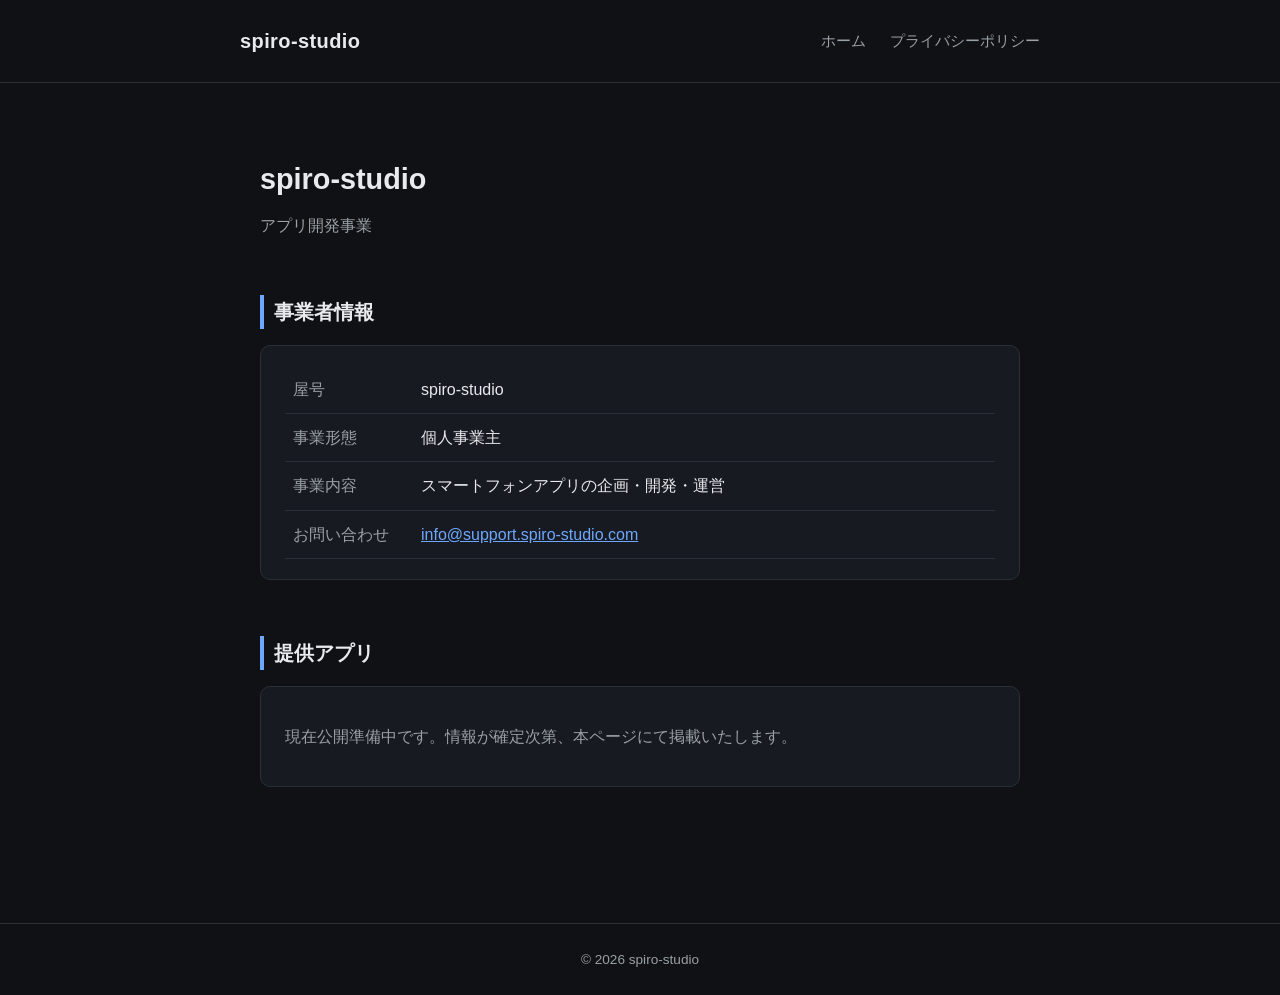
==== index.html @ 2501eccf "spiro-studio紹介ページを作成 Play Storeアカウント確認用の簡易ホームページ。事業者情報、問い合わせ先、プライバシーポリシーを掲載。  Co-Authored-By: Claude" ====
<!DOCTYPE html>
<html lang="ja">
<head>
<meta charset="UTF-8">
<meta name="viewport" content="width=device-width, initial-scale=1.0">
<title>spiro-studio</title>
<meta name="description" content="spiro-studio（個人事業主）のアプリ開発事業に関する情報ページです。">
<link rel="stylesheet" href="style.css">
</head>
<body>

<header>
  <div class="header-inner">
    <a class="logo" href="index.html">spiro-studio</a>
    <nav>
      <a href="index.html">ホーム</a>
      <a href="privacy.html">プライバシーポリシー</a>
    </nav>
  </div>
</header>

<main>

  <section>
    <h1>spiro-studio</h1>
    <p class="tagline">アプリ開発事業</p>
  </section>

  <section>
    <h2>事業者情報</h2>
    <div class="card">
      <table class="info">
        <tr>
          <th>屋号</th>
          <td>spiro-studio</td>
        </tr>
        <tr>
          <th>事業形態</th>
          <td>個人事業主</td>
        </tr>
        <tr>
          <th>事業内容</th>
          <td>スマートフォンアプリの企画・開発・運営</td>
        </tr>
        <tr>
          <th>お問い合わせ</th>
          <td><a href="mailto:info@support.spiro-studio.com">info@support.spiro-studio.com</a></td>
        </tr>
      </table>
    </div>
  </section>

  <section>
    <h2>提供アプリ</h2>
    <div class="card">
      <p class="notice">現在公開準備中です。情報が確定次第、本ページにて掲載いたします。</p>
    </div>
  </section>

</main>

<footer>
  &copy; 2026 spiro-studio
</footer>

</body>
</html>
---- style.css ----
:root {
  --bg: #0f1115;
  --surface: #171a21;
  --text: #e8eaed;
  --text-muted: #9aa0a6;
  --accent: #6ea8fe;
  --border: #2a2e37;
}

* {
  box-sizing: border-box;
}

body {
  margin: 0;
  background: var(--bg);
  color: var(--text);
  font-family: "Hiragino Kaku Gothic ProN", "Yu Gothic", "Segoe UI", -apple-system, sans-serif;
  line-height: 1.7;
}

header {
  border-bottom: 1px solid var(--border);
  padding: 24px 20px;
}

.header-inner {
  max-width: 800px;
  margin: 0 auto;
  display: flex;
  align-items: center;
  justify-content: space-between;
}

.logo {
  font-size: 1.25rem;
  font-weight: 700;
  color: var(--text);
  text-decoration: none;
  letter-spacing: 0.02em;
}

nav a {
  color: var(--text-muted);
  text-decoration: none;
  margin-left: 20px;
  font-size: 0.95rem;
}

nav a:hover {
  color: var(--accent);
}

main {
  max-width: 800px;
  margin: 0 auto;
  padding: 48px 20px 80px;
}

section {
  margin-bottom: 56px;
}

h1 {
  font-size: 1.8rem;
  margin-bottom: 8px;
}

h2 {
  font-size: 1.25rem;
  border-left: 4px solid var(--accent);
  padding-left: 10px;
  margin-bottom: 16px;
}

.tagline {
  color: var(--text-muted);
  margin-top: 0;
}

.card {
  background: var(--surface);
  border: 1px solid var(--border);
  border-radius: 10px;
  padding: 20px 24px;
}

table.info {
  width: 100%;
  border-collapse: collapse;
}

table.info th,
table.info td {
  text-align: left;
  padding: 10px 8px;
  border-bottom: 1px solid var(--border);
  vertical-align: top;
}

table.info th {
  width: 8em;
  color: var(--text-muted);
  font-weight: 500;
  white-space: nowrap;
}

.notice {
  color: var(--text-muted);
  font-style: normal;
}

a {
  color: var(--accent);
}

footer {
  border-top: 1px solid var(--border);
  padding: 24px 20px;
  text-align: center;
  color: var(--text-muted);
  font-size: 0.85rem;
}
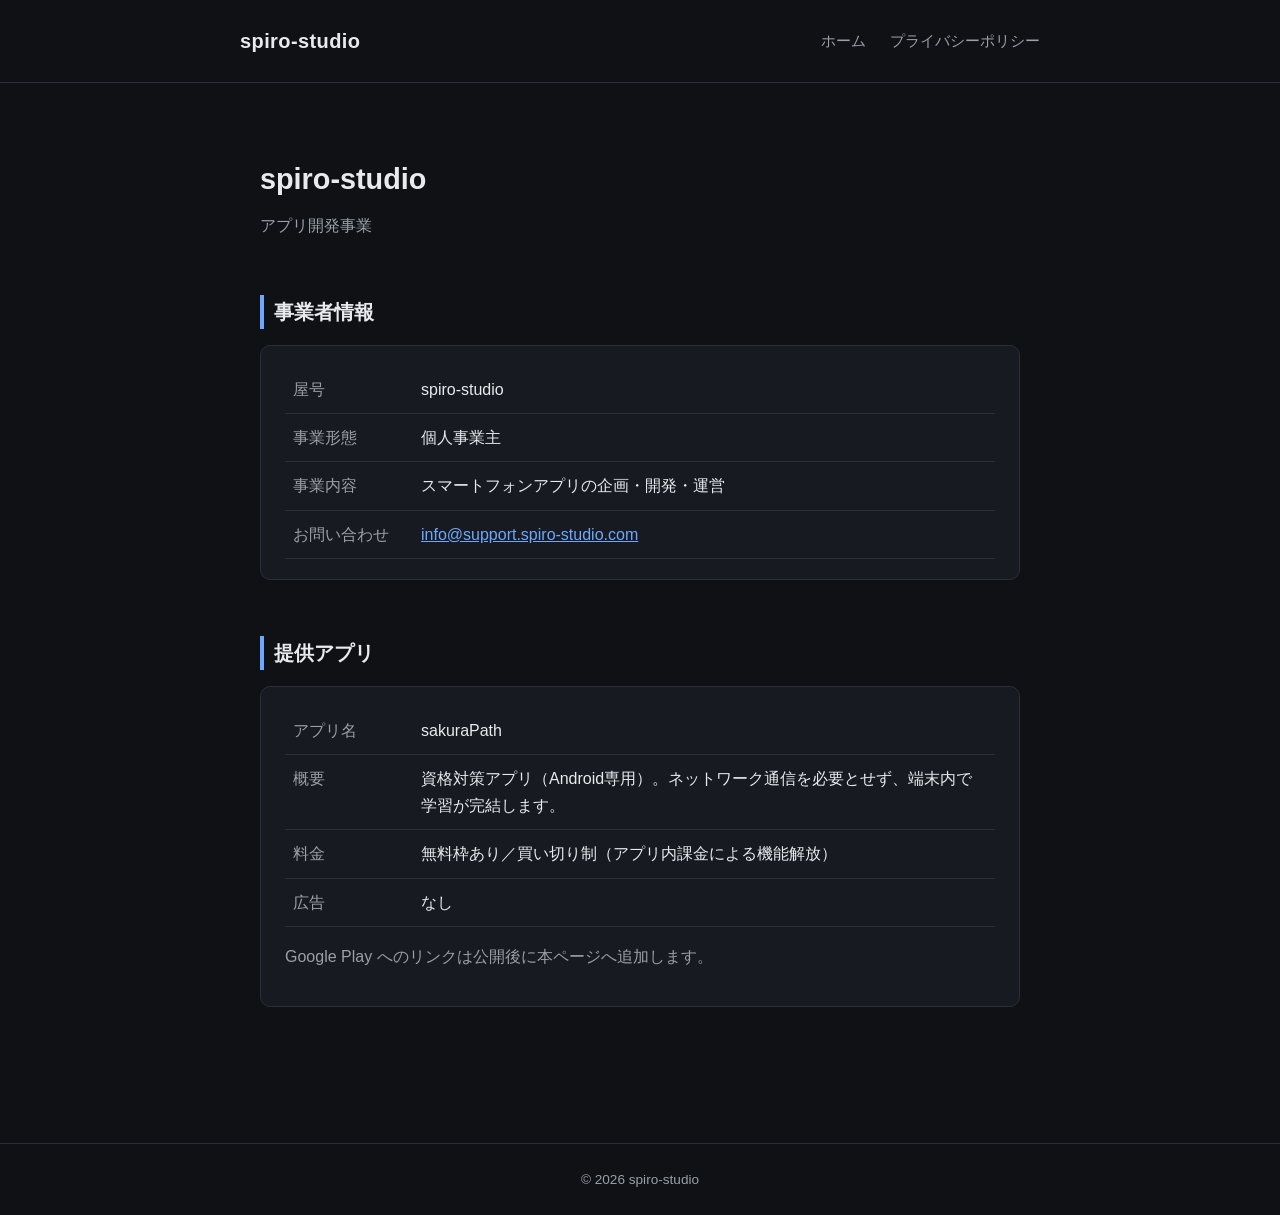
==== commit ec37ce64: "sakuraPathの情報を反映 アプリ名・料金体系・Sentryによるクラッシュログ取得についてトップページとプライバシーポリシーに追記。  Co-Authored-By: Claude Sonne" ====
--- a/index.html
+++ b/index.html
@@ -53,7 +53,25 @@
   <section>
     <h2>提供アプリ</h2>
     <div class="card">
-      <p class="notice">現在公開準備中です。情報が確定次第、本ページにて掲載いたします。</p>
+      <table class="info">
+        <tr>
+          <th>アプリ名</th>
+          <td>sakuraPath</td>
+        </tr>
+        <tr>
+          <th>概要</th>
+          <td>資格対策アプリ（Android専用）。ネットワーク通信を必要とせず、端末内で学習が完結します。</td>
+        </tr>
+        <tr>
+          <th>料金</th>
+          <td>無料枠あり／買い切り制（アプリ内課金による機能解放）</td>
+        </tr>
+        <tr>
+          <th>広告</th>
+          <td>なし</td>
+        </tr>
+      </table>
+      <p class="notice">Google Play へのリンクは公開後に本ページへ追加します。</p>
     </div>
   </section>
 
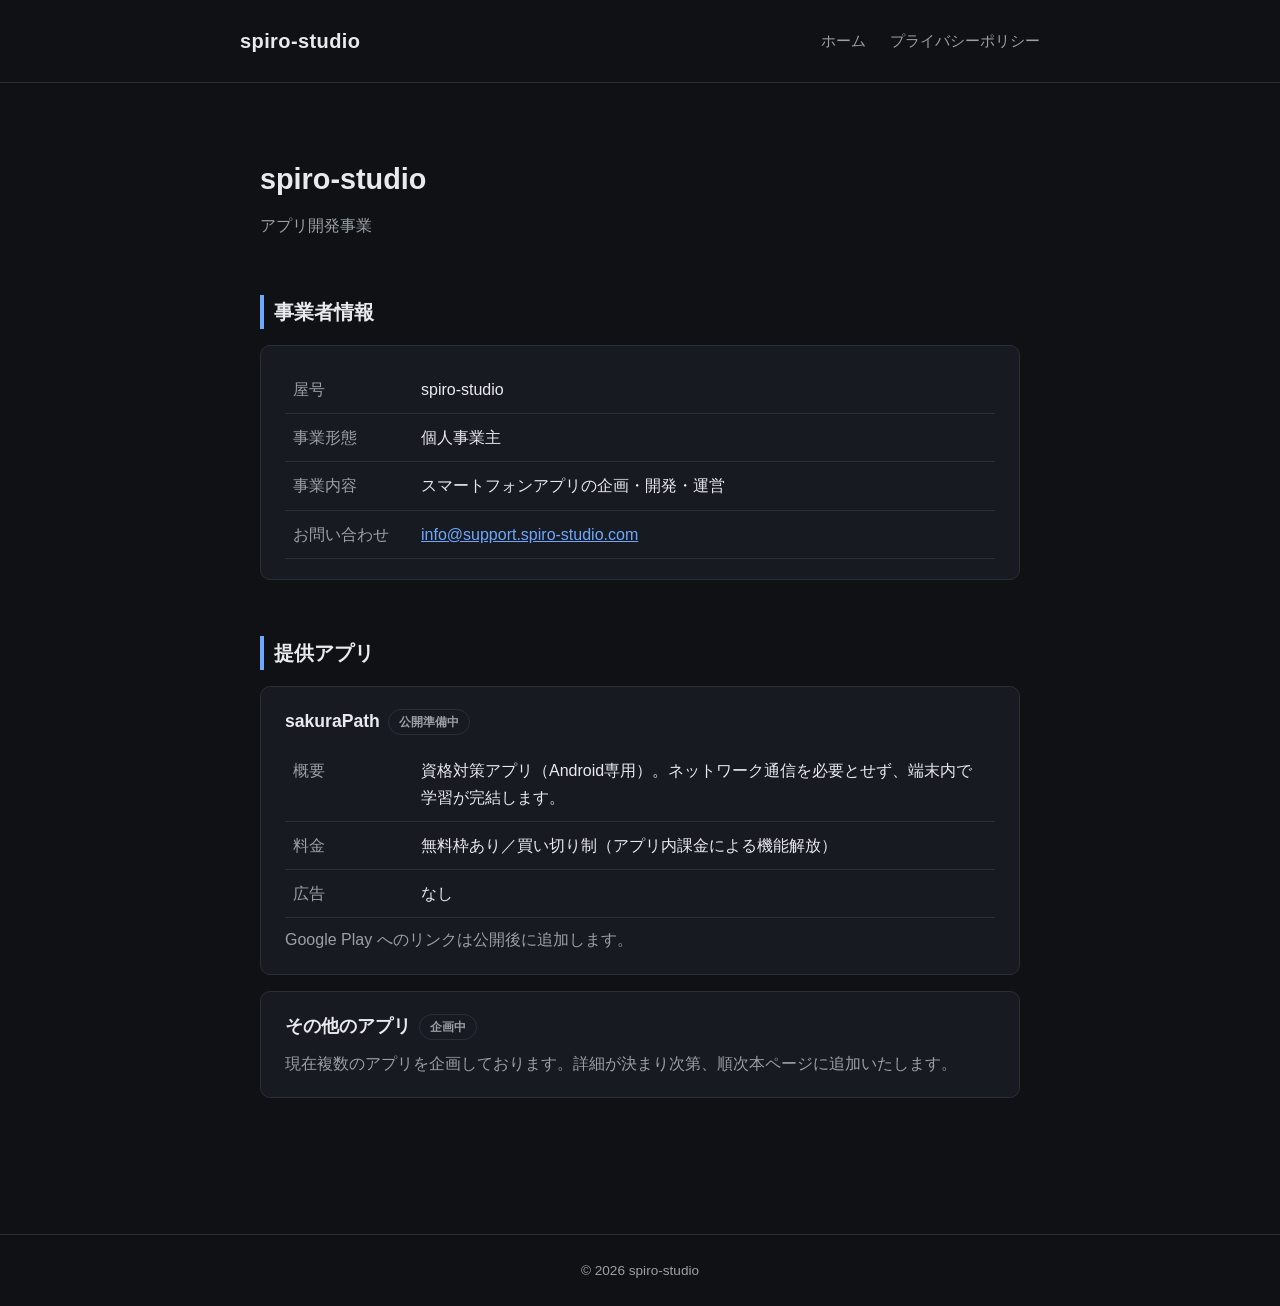
==== commit 390c0850: "複数アプリ追加を見据えた構成に変更 提供アプリをカード一覧形式にし、今後のアプリ追加を想定した「企画中」枠を用意。プライバシーポリシーもアプリ横断で通用する文言に一般化。  Co-Authored-B" ====
--- a/index.html
+++ b/index.html
@@ -52,26 +52,32 @@
 
   <section>
     <h2>提供アプリ</h2>
-    <div class="card">
-      <table class="info">
-        <tr>
-          <th>アプリ名</th>
-          <td>sakuraPath</td>
-        </tr>
-        <tr>
-          <th>概要</th>
-          <td>資格対策アプリ（Android専用）。ネットワーク通信を必要とせず、端末内で学習が完結します。</td>
-        </tr>
-        <tr>
-          <th>料金</th>
-          <td>無料枠あり／買い切り制（アプリ内課金による機能解放）</td>
-        </tr>
-        <tr>
-          <th>広告</th>
-          <td>なし</td>
-        </tr>
-      </table>
-      <p class="notice">Google Play へのリンクは公開後に本ページへ追加します。</p>
+    <div class="app-list">
+
+      <div class="card app-card">
+        <h3>sakuraPath<span class="app-status">公開準備中</span></h3>
+        <table class="info">
+          <tr>
+            <th>概要</th>
+            <td>資格対策アプリ（Android専用）。ネットワーク通信を必要とせず、端末内で学習が完結します。</td>
+          </tr>
+          <tr>
+            <th>料金</th>
+            <td>無料枠あり／買い切り制（アプリ内課金による機能解放）</td>
+          </tr>
+          <tr>
+            <th>広告</th>
+            <td>なし</td>
+          </tr>
+        </table>
+        <p class="notice">Google Play へのリンクは公開後に追加します。</p>
+      </div>
+
+      <div class="card app-card">
+        <h3>その他のアプリ<span class="app-status">企画中</span></h3>
+        <p class="notice">現在複数のアプリを企画しております。詳細が決まり次第、順次本ページに追加いたします。</p>
+      </div>
+
     </div>
   </section>
 
--- a/style.css
+++ b/style.css
@@ -90,6 +90,36 @@
   border-collapse: collapse;
 }
 
+.app-list {
+  display: flex;
+  flex-direction: column;
+  gap: 16px;
+}
+
+.app-card h3 {
+  margin: 0 0 4px;
+  font-size: 1.1rem;
+}
+
+.app-card .app-status {
+  display: inline-block;
+  font-size: 0.75rem;
+  color: var(--text-muted);
+  border: 1px solid var(--border);
+  border-radius: 999px;
+  padding: 2px 10px;
+  margin-left: 8px;
+  vertical-align: middle;
+}
+
+.app-card p {
+  margin: 8px 0 0;
+}
+
+.app-card table.info {
+  margin-top: 10px;
+}
+
 table.info th,
 table.info td {
   text-align: left;
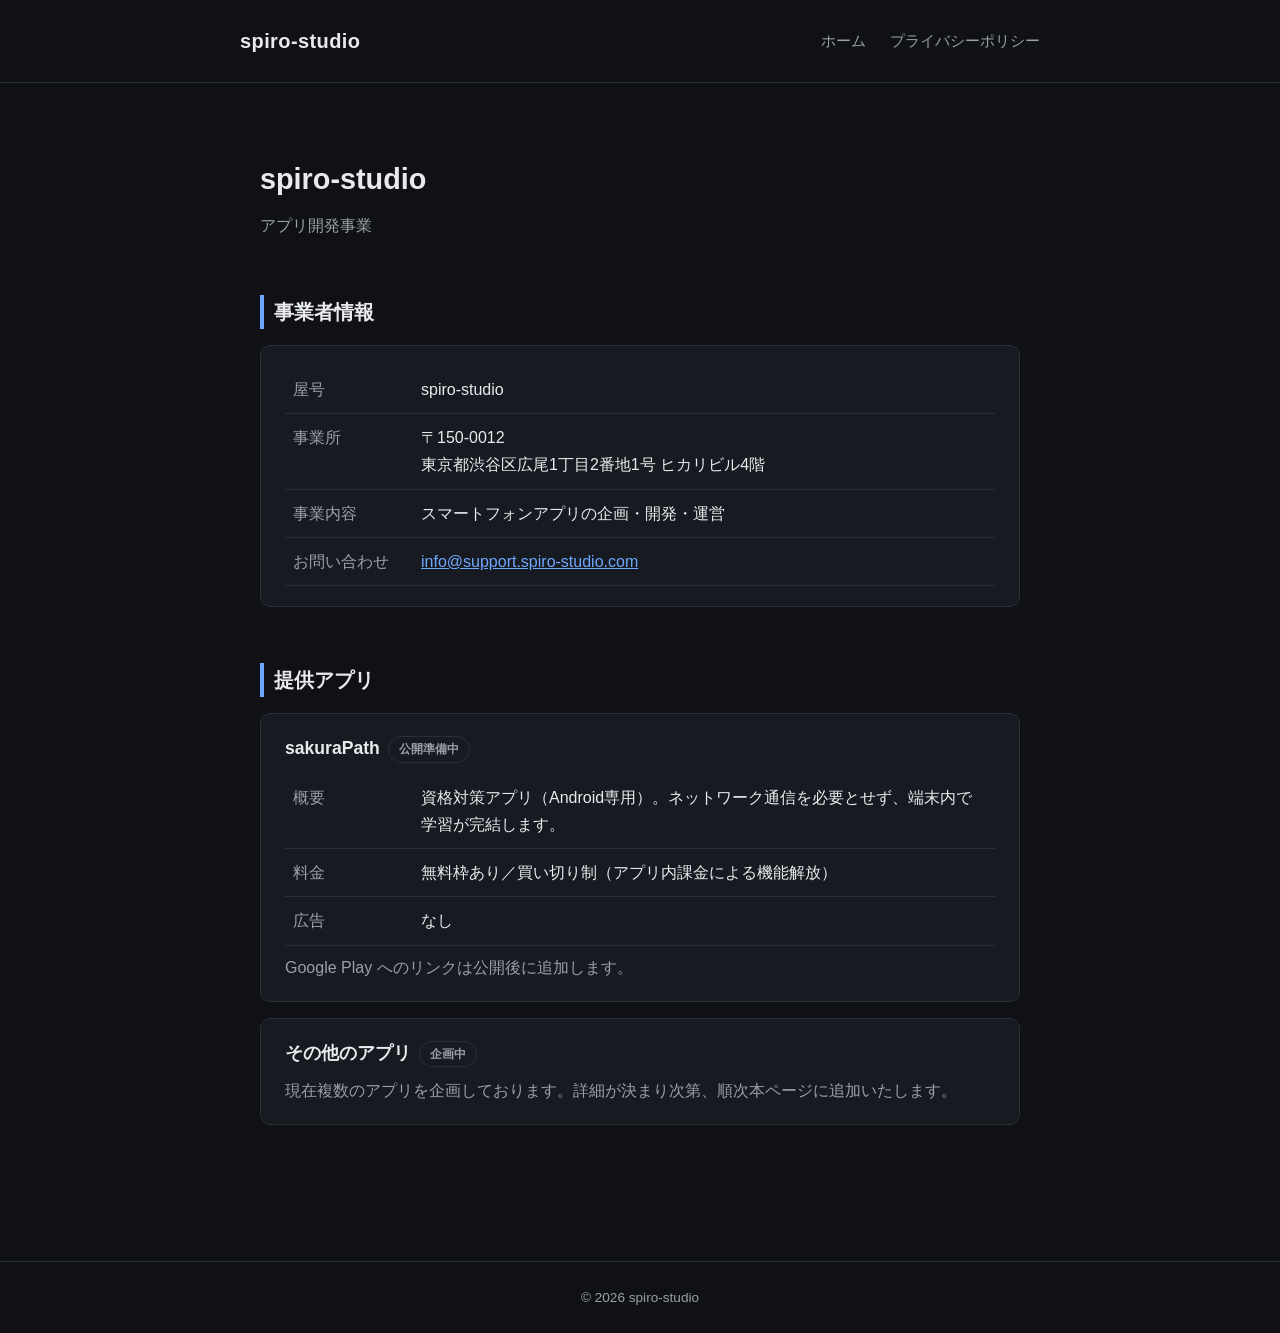
==== commit 5de1f29a: "事業者情報を修正、その他アプリのステータス表示を調整 事業形態の記載を削除し、事業所住所を追加。  Co-Authored-By: Claude Sonnet 5 <noreply@anthropic" ====
--- a/index.html
+++ b/index.html
@@ -35,8 +35,8 @@
           <td>spiro-studio</td>
         </tr>
         <tr>
-          <th>事業形態</th>
-          <td>個人事業主</td>
+          <th>事業所</th>
+          <td>〒150-0012<br>東京都渋谷区広尾1丁目2番地1号 ヒカリビル4階</td>
         </tr>
         <tr>
           <th>事業内容</th>
